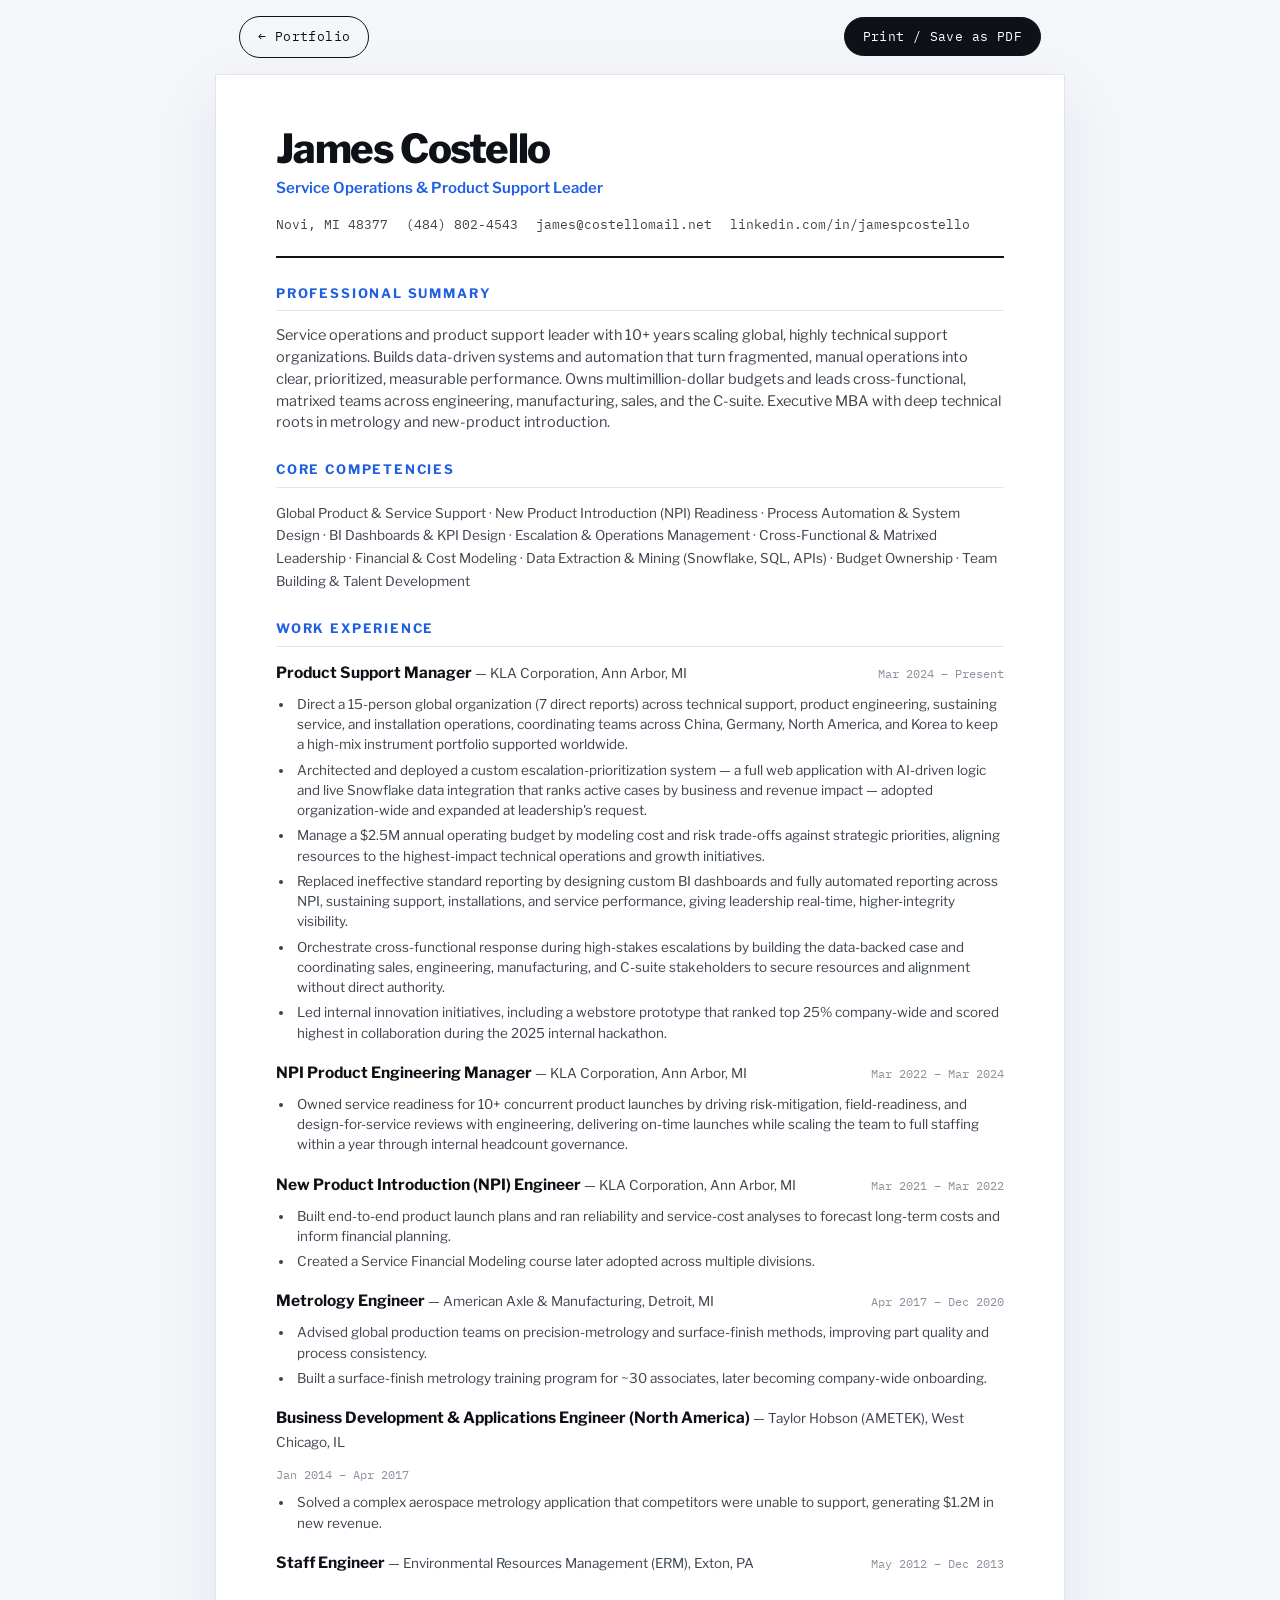
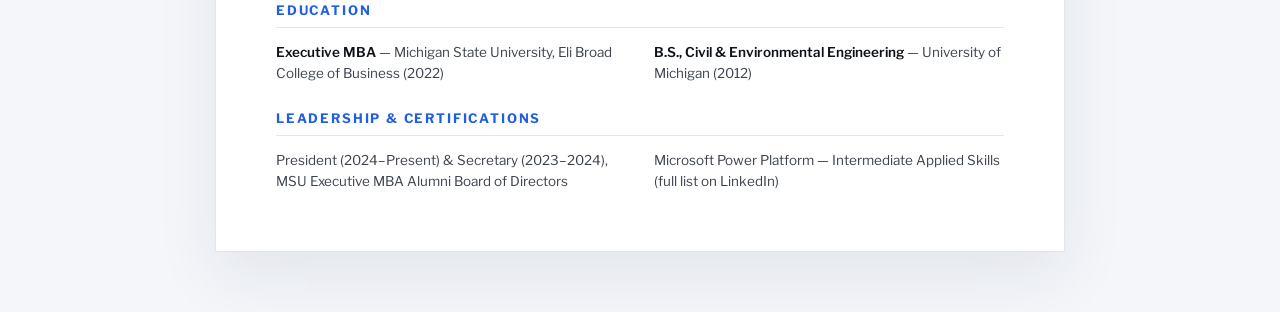
==== resume.html @ f59f68eb "Initial portfolio: profile, résumé, side-project showcase Static site (HTML/CSS/JS): professional pr" ====
<!DOCTYPE html>
<html lang="en" data-theme="light">
<head>
  <meta charset="UTF-8" />
  <meta name="viewport" content="width=device-width, initial-scale=1.0" />
  <title>James Costello — Résumé</title>
  <meta name="description" content="Résumé of James Costello — Service Operations & Product Support leader." />

  <link rel="preconnect" href="https://fonts.googleapis.com" />
  <link rel="preconnect" href="https://fonts.gstatic.com" crossorigin />
  <link href="https://fonts.googleapis.com/css2?family=IBM+Plex+Mono:wght@400;500&family=Libre+Franklin:ital,wght@0,300;0,400;0,500;0,600;0,700;0,800;1,400&display=swap" rel="stylesheet" />

  <style>
    :root {
      --paper:#ffffff; --ink:#0e1218; --ink-soft:#3c434d; --ink-faint:#8a929e;
      --line:#e1e5ec; --accent:#1f5fe0; --paper-2:#f4f6fa;
      --font:"Libre Franklin",system-ui,sans-serif; --mono:"IBM Plex Mono",monospace;
    }
    * { box-sizing:border-box; margin:0; padding:0; }
    body { font-family:var(--font); color:var(--ink); background:var(--paper-2); line-height:1.5; -webkit-font-smoothing:antialiased; }

    /* toolbar (screen only) */
    .toolbar {
      position:sticky; top:0; z-index:10;
      display:flex; justify-content:space-between; align-items:center;
      max-width:850px; margin:0 auto; padding:16px 24px;
    }
    .toolbar a, .toolbar button {
      font-family:var(--mono); font-size:13px; letter-spacing:.03em;
      text-decoration:none; color:var(--ink); cursor:pointer;
      border:1.5px solid var(--ink); background:transparent;
      padding:10px 18px; border-radius:100px; transition:all .25s ease;
    }
    .toolbar .print { background:var(--ink); color:#fff; border-color:var(--ink); }
    .toolbar .print:hover { background:var(--accent); border-color:var(--accent); }
    .toolbar a:hover { background:var(--ink); color:#fff; }

    .sheet {
      max-width:850px; margin:0 auto 60px; background:var(--paper);
      padding:54px 60px 60px; border:1px solid var(--line);
      box-shadow:0 24px 60px rgba(20,35,70,.08);
    }

    header.cv-head { border-bottom:2px solid var(--ink); padding-bottom:22px; margin-bottom:26px; }
    .cv-name { font-size:40px; font-weight:800; letter-spacing:-.03em; line-height:1; }
    .cv-role { font-size:15px; color:var(--accent); font-weight:600; margin-top:8px; }
    .cv-contact {
      margin-top:16px; display:flex; flex-wrap:wrap; gap:6px 18px;
      font-family:var(--mono); font-size:12.5px; color:var(--ink-soft);
    }
    .cv-contact a { color:var(--ink-soft); text-decoration:none; }
    .cv-contact a:hover { color:var(--accent); }

    section.block { margin-top:26px; }
    h2.sec {
      font-size:13px; font-weight:700; letter-spacing:.14em; text-transform:uppercase;
      color:var(--accent); margin-bottom:14px;
      border-bottom:1px solid var(--line); padding-bottom:7px;
    }
    p.summary { font-size:14.5px; color:var(--ink-soft); }

    .comp { font-size:13.5px; color:var(--ink-soft); line-height:1.7; }

    .job { margin-bottom:18px; break-inside:avoid; }
    .job:last-child { margin-bottom:0; }
    .job-top { display:flex; justify-content:space-between; align-items:baseline; gap:12px; flex-wrap:wrap; }
    .job-title { font-size:15.5px; font-weight:700; }
    .job-co { font-size:13.5px; color:var(--ink-soft); }
    .job-date { font-family:var(--mono); font-size:11.5px; color:var(--ink-faint); white-space:nowrap; }
    .job ul { margin:9px 0 0 18px; }
    .job li { font-size:13.5px; color:var(--ink-soft); margin-bottom:5px; padding-left:3px; }

    .two { display:grid; grid-template-columns:1fr 1fr; gap:8px 28px; }
    .two .item { font-size:13.5px; color:var(--ink-soft); }
    .two .item strong { color:var(--ink); font-weight:600; }

    @media (max-width:680px){
      .sheet{ padding:32px 24px; }
      .cv-name{ font-size:32px; }
      .two{ grid-template-columns:1fr; }
    }

    @media print {
      @page { margin:14mm; }
      body { background:#fff; }
      .toolbar { display:none; }
      .sheet { max-width:none; margin:0; padding:0; border:0; box-shadow:none; }
      a { color:inherit; text-decoration:none; }
      .job, section.block { break-inside:avoid; }
    }
  </style>
</head>
<body>
  <div class="toolbar">
    <a href="index.html">← Portfolio</a>
    <button class="print" onclick="window.print()">Print / Save as PDF</button>
  </div>

  <article class="sheet">
    <header class="cv-head">
      <h1 class="cv-name">James Costello</h1>
      <div class="cv-role">Service Operations &amp; Product Support Leader</div>
      <div class="cv-contact">
        <span>Novi, MI 48377</span>
        <a href="tel:+14848024543">(484) 802-4543</a>
        <a href="mailto:james@costellomail.net">james@costellomail.net</a>
        <a href="https://linkedin.com/in/jamespcostello" target="_blank" rel="noopener">linkedin.com/in/jamespcostello</a>
      </div>
    </header>

    <section class="block">
      <h2 class="sec">Professional Summary</h2>
      <p class="summary">
        Service operations and product support leader with 10+ years scaling global, highly
        technical support organizations. Builds data-driven systems and automation that turn
        fragmented, manual operations into clear, prioritized, measurable performance. Owns
        multimillion-dollar budgets and leads cross-functional, matrixed teams across
        engineering, manufacturing, sales, and the C-suite. Executive MBA with deep technical
        roots in metrology and new-product introduction.
      </p>
    </section>

    <section class="block">
      <h2 class="sec">Core Competencies</h2>
      <p class="comp">
        Global Product &amp; Service Support · New Product Introduction (NPI) Readiness ·
        Process Automation &amp; System Design · BI Dashboards &amp; KPI Design ·
        Escalation &amp; Operations Management · Cross-Functional &amp; Matrixed Leadership ·
        Financial &amp; Cost Modeling · Data Extraction &amp; Mining (Snowflake, SQL, APIs) ·
        Budget Ownership · Team Building &amp; Talent Development
      </p>
    </section>

    <section class="block">
      <h2 class="sec">Work Experience</h2>

      <div class="job">
        <div class="job-top">
          <div><span class="job-title">Product Support Manager</span> <span class="job-co">— KLA Corporation, Ann Arbor, MI</span></div>
          <span class="job-date">Mar 2024 – Present</span>
        </div>
        <ul>
          <li>Direct a 15-person global organization (7 direct reports) across technical support, product engineering, sustaining service, and installation operations, coordinating teams across China, Germany, North America, and Korea to keep a high-mix instrument portfolio supported worldwide.</li>
          <li>Architected and deployed a custom escalation-prioritization system — a full web application with AI-driven logic and live Snowflake data integration that ranks active cases by business and revenue impact — adopted organization-wide and expanded at leadership's request.</li>
          <li>Manage a $2.5M annual operating budget by modeling cost and risk trade-offs against strategic priorities, aligning resources to the highest-impact technical operations and growth initiatives.</li>
          <li>Replaced ineffective standard reporting by designing custom BI dashboards and fully automated reporting across NPI, sustaining support, installations, and service performance, giving leadership real-time, higher-integrity visibility.</li>
          <li>Orchestrate cross-functional response during high-stakes escalations by building the data-backed case and coordinating sales, engineering, manufacturing, and C-suite stakeholders to secure resources and alignment without direct authority.</li>
          <li>Led internal innovation initiatives, including a webstore prototype that ranked top 25% company-wide and scored highest in collaboration during the 2025 internal hackathon.</li>
        </ul>
      </div>

      <div class="job">
        <div class="job-top">
          <div><span class="job-title">NPI Product Engineering Manager</span> <span class="job-co">— KLA Corporation, Ann Arbor, MI</span></div>
          <span class="job-date">Mar 2022 – Mar 2024</span>
        </div>
        <ul>
          <li>Owned service readiness for 10+ concurrent product launches by driving risk-mitigation, field-readiness, and design-for-service reviews with engineering, delivering on-time launches while scaling the team to full staffing within a year through internal headcount governance.</li>
        </ul>
      </div>

      <div class="job">
        <div class="job-top">
          <div><span class="job-title">New Product Introduction (NPI) Engineer</span> <span class="job-co">— KLA Corporation, Ann Arbor, MI</span></div>
          <span class="job-date">Mar 2021 – Mar 2022</span>
        </div>
        <ul>
          <li>Built end-to-end product launch plans and ran reliability and service-cost analyses to forecast long-term costs and inform financial planning.</li>
          <li>Created a Service Financial Modeling course later adopted across multiple divisions.</li>
        </ul>
      </div>

      <div class="job">
        <div class="job-top">
          <div><span class="job-title">Metrology Engineer</span> <span class="job-co">— American Axle &amp; Manufacturing, Detroit, MI</span></div>
          <span class="job-date">Apr 2017 – Dec 2020</span>
        </div>
        <ul>
          <li>Advised global production teams on precision-metrology and surface-finish methods, improving part quality and process consistency.</li>
          <li>Built a surface-finish metrology training program for ~30 associates, later becoming company-wide onboarding.</li>
        </ul>
      </div>

      <div class="job">
        <div class="job-top">
          <div><span class="job-title">Business Development &amp; Applications Engineer (North America)</span> <span class="job-co">— Taylor Hobson (AMETEK), West Chicago, IL</span></div>
          <span class="job-date">Jan 2014 – Apr 2017</span>
        </div>
        <ul>
          <li>Solved a complex aerospace metrology application that competitors were unable to support, generating $1.2M in new revenue.</li>
        </ul>
      </div>

      <div class="job">
        <div class="job-top">
          <div><span class="job-title">Staff Engineer</span> <span class="job-co">— Environmental Resources Management (ERM), Exton, PA</span></div>
          <span class="job-date">May 2012 – Dec 2013</span>
        </div>
      </div>
    </section>

    <section class="block">
      <h2 class="sec">Education</h2>
      <div class="two">
        <div class="item"><strong>Executive MBA</strong> — Michigan State University, Eli Broad College of Business (2022)</div>
        <div class="item"><strong>B.S., Civil &amp; Environmental Engineering</strong> — University of Michigan (2012)</div>
      </div>
    </section>

    <section class="block">
      <h2 class="sec">Leadership &amp; Certifications</h2>
      <div class="two">
        <div class="item">President (2024–Present) &amp; Secretary (2023–2024), MSU Executive MBA Alumni Board of Directors</div>
        <div class="item">Microsoft Power Platform — Intermediate Applied Skills (full list on LinkedIn)</div>
      </div>
    </section>
  </article>
</body>
</html>
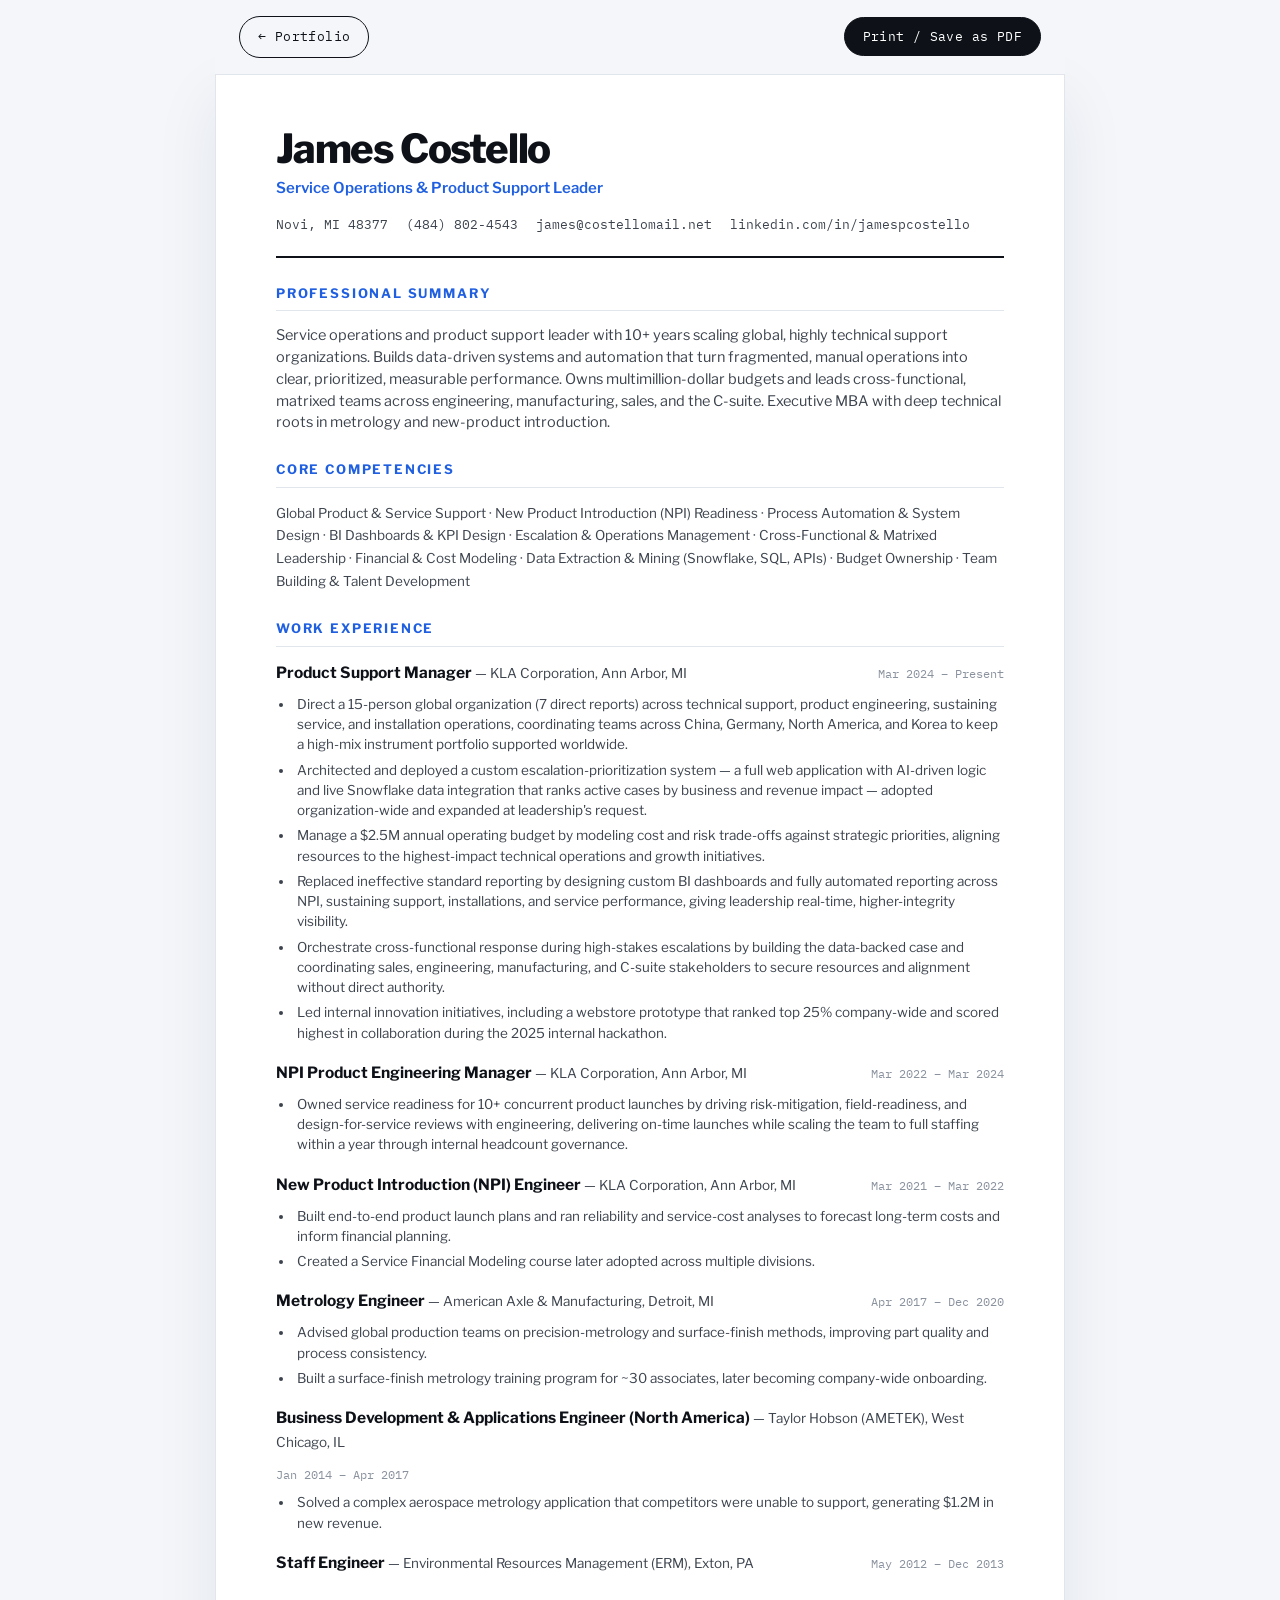
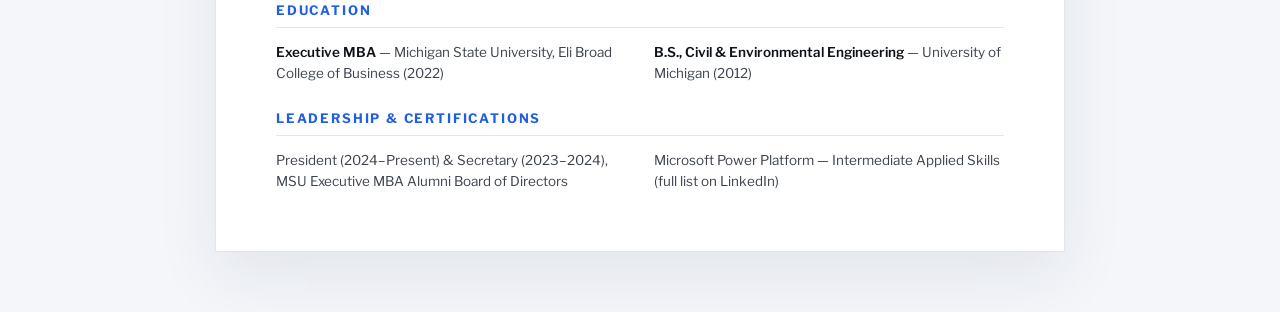
==== commit 456b96ad: "Fix résumé header overlap with sticky toolbar The sticky toolbar had a transparent background, so wh" ====
--- a/resume.html
+++ b/resume.html
@@ -24,6 +24,7 @@
       position:sticky; top:0; z-index:10;
       display:flex; justify-content:space-between; align-items:center;
       max-width:850px; margin:0 auto; padding:16px 24px;
+      background:var(--paper-2);
     }
     .toolbar a, .toolbar button {
       font-family:var(--mono); font-size:13px; letter-spacing:.03em;
